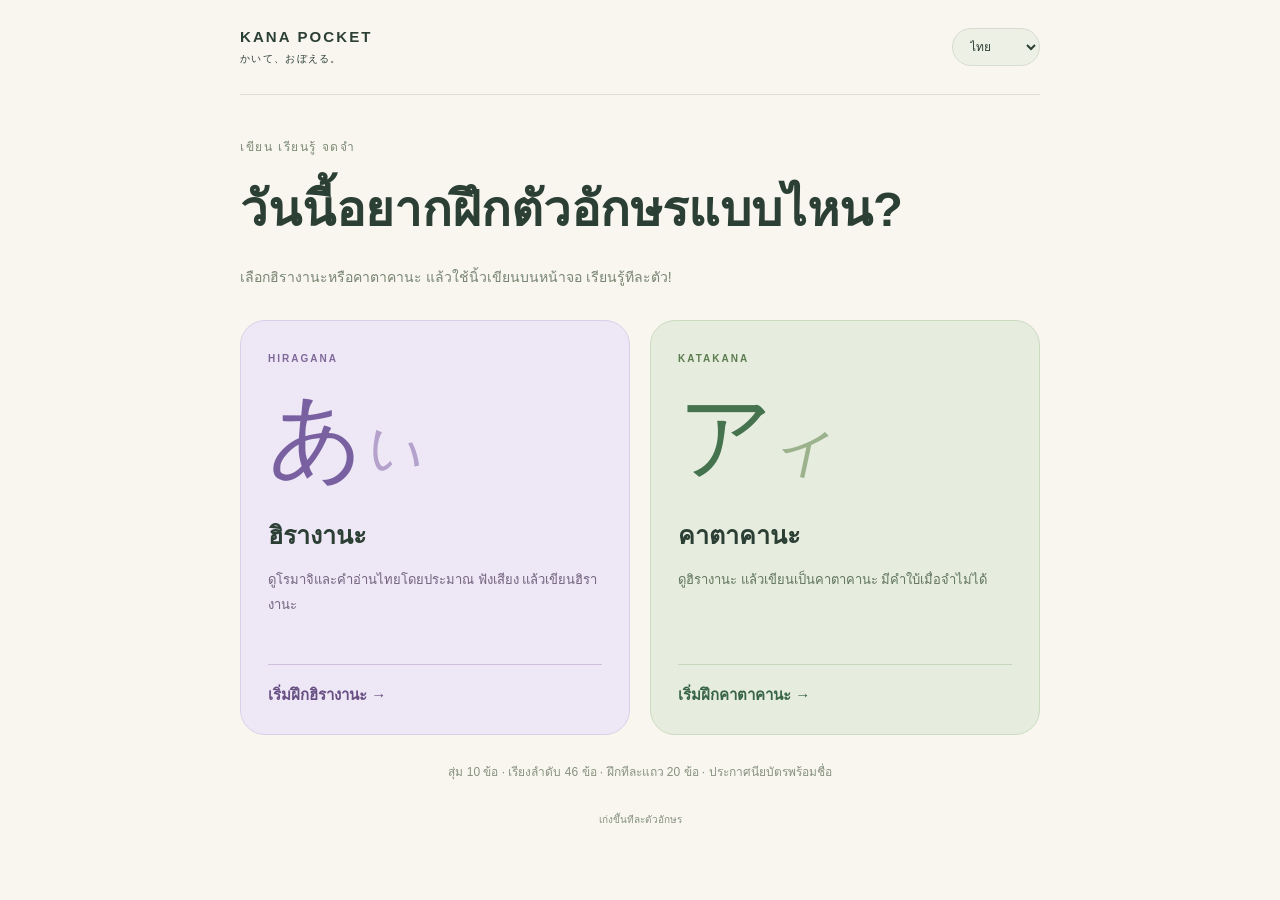
==== index.html @ 71304e26 "Add shared Kana Pocket entrance and Hiragana writing game with Japanese speech" ====
<!doctype html><html lang="th"><head><meta charset="utf-8"><meta name="viewport" content="width=device-width,initial-scale=1"><meta name="theme-color" content="#f8f6ef"><title>Kana Pocket</title><link rel="stylesheet" href="portal.css"></head><body><main><header><b>KANA POCKET<span>かいて、おぼえる。</span></b><select id="language" aria-label="Language / 言語 / ภาษา"><option value="th">ไทย</option><option value="ja">日本語</option><option value="en">English</option></select></header><div class="eyebrow" data-t="eyebrow"></div><h1 data-t="title"></h1><p class="intro" data-t="intro"></p><div class="choices"><a href="hiragana-pocket/" class="card hira"><span class="tag">HIRAGANA</span><div class="letters" aria-hidden="true">あ<span>い</span></div><h2 data-t="hira"></h2><p data-t="hiraDesc"></p><strong data-t="startHira"></strong></a><a href="katakana-pocket-github/" class="card kata"><span class="tag">KATAKANA</span><div class="letters" aria-hidden="true">ア<span>イ</span></div><h2 data-t="kata"></h2><p data-t="kataDesc"></p><strong data-t="startKata"></strong></a></div><p class="note" data-t="note"></p><footer data-t="footer"></footer></main><script src="portal.js"></script></body></html>
---- portal.css ----
*{box-sizing:border-box}body{margin:0;background:#f8f6ef;color:#2c3f35;font-family:-apple-system,BlinkMacSystemFont,"Hiragino Kaku Gothic ProN",sans-serif}main{max-width:850px;padding:0 25px;margin:auto}header{padding:28px 0;display:flex;justify-content:space-between;align-items:center;border-bottom:1px solid #dce0d4}header b{font-size:15px;letter-spacing:.14em}header span{display:block;font-size:10px;letter-spacing:.13em;font-weight:400;margin-top:7px}select{padding:10px 13px;border:1px solid #d7dccf;border-radius:24px;background:#edf0e4;color:#2c3f35;font:inherit;font-size:12px}.eyebrow{margin-top:42px;font-size:12px;letter-spacing:.13em;color:#7c8975}h1{font-size:clamp(32px,6vw,49px);line-height:1.5;margin:17px 0}.intro{font-size:14px;color:#788572;line-height:1.9;margin-bottom:30px}.choices{display:grid;grid-template-columns:1fr 1fr;gap:20px}.card{position:relative;text-decoration:none;color:inherit;border:1px solid #d9d0e8;border-radius:25px;padding:27px;background:#eee7f6;overflow:hidden;transition:transform .15s}.card:hover{transform:translateY(-4px)}.kata{background:#e6eddf;border-color:#cddbc0}.tag{font-size:10px;font-weight:700;letter-spacing:.2em;color:#7f6999}.kata .tag{color:#5d7c4f}.letters{font-size:94px;line-height:1.5;color:#7961a1;letter-spacing:-.1em}.letters span{font-size:57px;color:#b4a2cc;display:inline-block;transform:rotate(12deg);margin-left:12px}.kata .letters{color:#45734e}.kata .letters span{color:#9bb28c}h2{font-size:25px;margin:8px 0}.card p{font-size:13px;line-height:1.9;min-height:76px;color:#71637e}.kata p{color:#61745c}.card strong{display:block;border-top:1px solid #cfc0df;margin-top:20px;padding-top:18px;font-size:15px;color:#685084}.kata strong{border-color:#c7d6bc;color:#396547}.note,footer{font-size:12px;text-align:center;color:#87927f;line-height:1.9;margin:26px 0}footer{font-size:10px;padding-bottom:15px}a:focus-visible,select:focus-visible{outline:3px solid #e49f53;outline-offset:4px}@media(max-width:580px){.choices{grid-template-columns:1fr;gap:15px}.eyebrow{margin-top:28px}.card{padding:22px}.letters{position:absolute;right:26px;top:24px;font-size:69px}.letters span{font-size:39px}.card h2{margin-top:28px}.card p{max-width:75%;min-height:0;margin-bottom:22px}.card strong{font-size:14px}h1{font-size:32px}.intro{font-size:13px}}
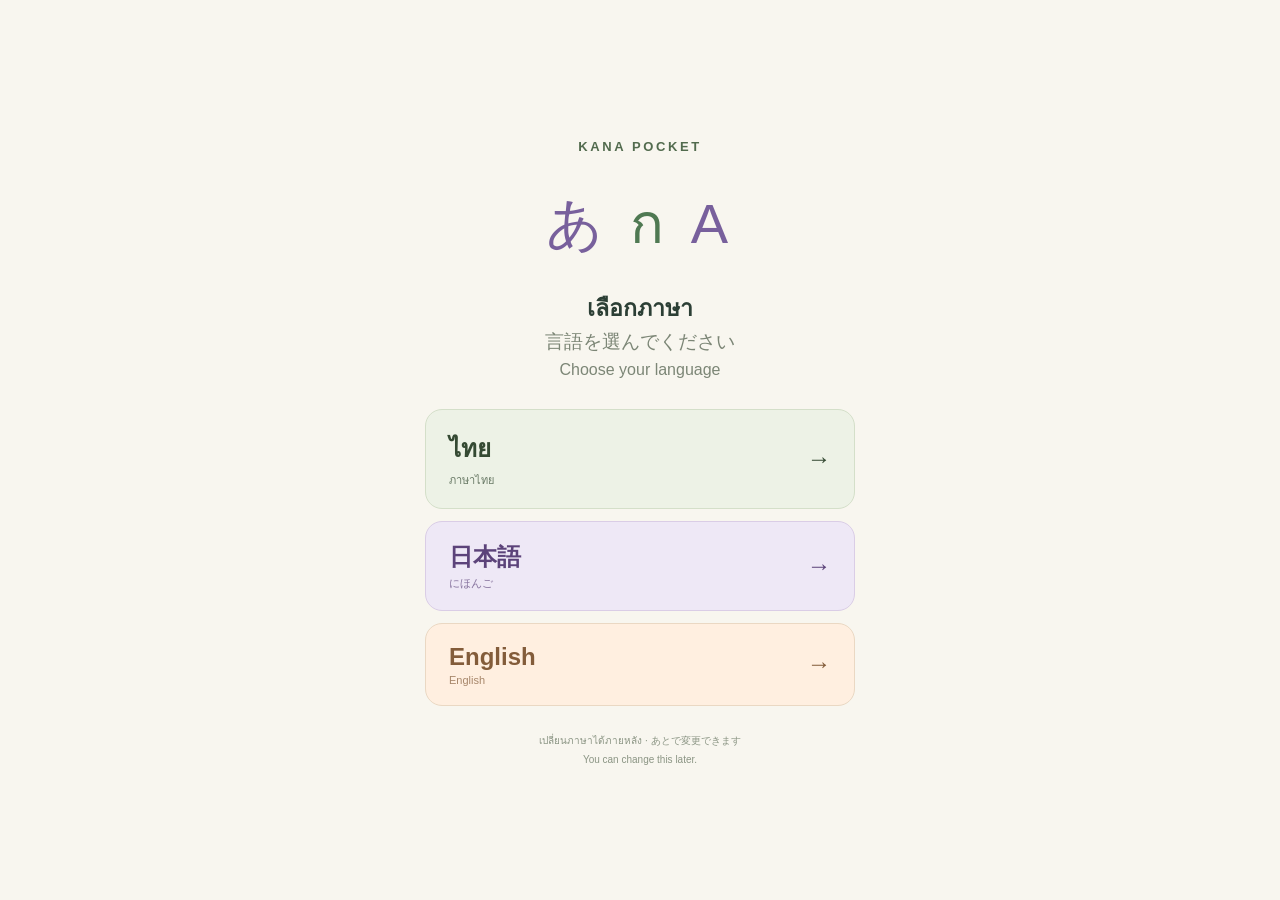
==== commit d263e833: "Show first-visit language selection and keep language switcher" ====
--- a/index.html
+++ b/index.html
@@ -1 +1 @@
-<!doctype html><html lang="th"><head><meta charset="utf-8"><meta name="viewport" content="width=device-width,initial-scale=1"><meta name="theme-color" content="#f8f6ef"><title>Kana Pocket</title><link rel="stylesheet" href="portal.css"></head><body><main><header><b>KANA POCKET<span>かいて、おぼえる。</span></b><select id="language" aria-label="Language / 言語 / ภาษา"><option value="th">ไทย</option><option value="ja">日本語</option><option value="en">English</option></select></header><div class="eyebrow" data-t="eyebrow"></div><h1 data-t="title"></h1><p class="intro" data-t="intro"></p><div class="choices"><a href="hiragana-pocket/" class="card hira"><span class="tag">HIRAGANA</span><div class="letters" aria-hidden="true">あ<span>い</span></div><h2 data-t="hira"></h2><p data-t="hiraDesc"></p><strong data-t="startHira"></strong></a><a href="katakana-pocket-github/" class="card kata"><span class="tag">KATAKANA</span><div class="letters" aria-hidden="true">ア<span>イ</span></div><h2 data-t="kata"></h2><p data-t="kataDesc"></p><strong data-t="startKata"></strong></a></div><p class="note" data-t="note"></p><footer data-t="footer"></footer></main><script src="portal.js"></script></body></html>
+<!doctype html><html lang="th"><head><meta charset="utf-8"><meta name="viewport" content="width=device-width,initial-scale=1"><meta name="theme-color" content="#f8f6ef"><title>Kana Pocket</title><link rel="stylesheet" href="portal.css?v=language1"></head><body><section id="language-welcome" aria-labelledby="welcome-title"><div class="welcome-brand">KANA POCKET</div><div class="welcome-art" aria-hidden="true">あ <span>ก</span> A</div><h1 id="welcome-title"><span lang="th">เลือกภาษา</span><span lang="ja">言語を選んでください</span><span lang="en">Choose your language</span></h1><div class="language-options"><button type="button" data-language="th" lang="th"><b>ไทย</b><span>ภาษาไทย</span><i aria-hidden="true">→</i></button><button type="button" data-language="ja" lang="ja"><b>日本語</b><span>にほんご</span><i aria-hidden="true">→</i></button><button type="button" data-language="en" lang="en"><b>English</b><span>English</span><i aria-hidden="true">→</i></button></div><p class="welcome-note"><span lang="th">เปลี่ยนภาษาได้ภายหลัง</span> · <span lang="ja">あとで変更できます</span><br><span lang="en">You can change this later.</span></p></section><main id="portal" hidden><header><b>KANA POCKET<span>かいて、おぼえる。</span></b><select id="language" aria-label="Language / 言語 / ภาษา"><option value="th">ไทย</option><option value="ja">日本語</option><option value="en">English</option></select></header><div class="eyebrow" data-t="eyebrow"></div><h1 id="portal-title" tabindex="-1" data-t="title"></h1><p class="intro" data-t="intro"></p><div class="choices"><a href="hiragana-pocket/" class="card hira"><span class="tag">HIRAGANA</span><div class="letters" aria-hidden="true">あ<span>い</span></div><h2 data-t="hira"></h2><p data-t="hiraDesc"></p><strong data-t="startHira"></strong></a><a href="katakana-pocket-github/" class="card kata"><span class="tag">KATAKANA</span><div class="letters" aria-hidden="true">ア<span>イ</span></div><h2 data-t="kata"></h2><p data-t="kataDesc"></p><strong data-t="startKata"></strong></a></div><p class="note" data-t="note"></p><footer data-t="footer"></footer></main><script src="portal.js?v=language1"></script></body></html>
--- a/portal.css
+++ b/portal.css
@@ -1 +1,3 @@
 *{box-sizing:border-box}body{margin:0;background:#f8f6ef;color:#2c3f35;font-family:-apple-system,BlinkMacSystemFont,"Hiragino Kaku Gothic ProN",sans-serif}main{max-width:850px;padding:0 25px;margin:auto}header{padding:28px 0;display:flex;justify-content:space-between;align-items:center;border-bottom:1px solid #dce0d4}header b{font-size:15px;letter-spacing:.14em}header span{display:block;font-size:10px;letter-spacing:.13em;font-weight:400;margin-top:7px}select{padding:10px 13px;border:1px solid #d7dccf;border-radius:24px;background:#edf0e4;color:#2c3f35;font:inherit;font-size:12px}.eyebrow{margin-top:42px;font-size:12px;letter-spacing:.13em;color:#7c8975}h1{font-size:clamp(32px,6vw,49px);line-height:1.5;margin:17px 0}.intro{font-size:14px;color:#788572;line-height:1.9;margin-bottom:30px}.choices{display:grid;grid-template-columns:1fr 1fr;gap:20px}.card{position:relative;text-decoration:none;color:inherit;border:1px solid #d9d0e8;border-radius:25px;padding:27px;background:#eee7f6;overflow:hidden;transition:transform .15s}.card:hover{transform:translateY(-4px)}.kata{background:#e6eddf;border-color:#cddbc0}.tag{font-size:10px;font-weight:700;letter-spacing:.2em;color:#7f6999}.kata .tag{color:#5d7c4f}.letters{font-size:94px;line-height:1.5;color:#7961a1;letter-spacing:-.1em}.letters span{font-size:57px;color:#b4a2cc;display:inline-block;transform:rotate(12deg);margin-left:12px}.kata .letters{color:#45734e}.kata .letters span{color:#9bb28c}h2{font-size:25px;margin:8px 0}.card p{font-size:13px;line-height:1.9;min-height:76px;color:#71637e}.kata p{color:#61745c}.card strong{display:block;border-top:1px solid #cfc0df;margin-top:20px;padding-top:18px;font-size:15px;color:#685084}.kata strong{border-color:#c7d6bc;color:#396547}.note,footer{font-size:12px;text-align:center;color:#87927f;line-height:1.9;margin:26px 0}footer{font-size:10px;padding-bottom:15px}a:focus-visible,select:focus-visible{outline:3px solid #e49f53;outline-offset:4px}@media(max-width:580px){.choices{grid-template-columns:1fr;gap:15px}.eyebrow{margin-top:28px}.card{padding:22px}.letters{position:absolute;right:26px;top:24px;font-size:69px}.letters span{font-size:39px}.card h2{margin-top:28px}.card p{max-width:75%;min-height:0;margin-bottom:22px}.card strong{font-size:14px}h1{font-size:32px}.intro{font-size:13px}}
+
+[hidden]{display:none!important}#language-welcome{max-width:480px;margin:auto;padding:38px 25px 30px;min-height:100svh;display:flex;flex-direction:column;justify-content:center}.welcome-brand{font-size:13px;font-weight:800;letter-spacing:.2em;color:#526b4e;text-align:center}.welcome-art{text-align:center;font-size:56px;letter-spacing:.1em;color:#78609c;margin:25px 0 12px}.welcome-art span{color:#4f7952}#welcome-title{text-align:center;font-size:23px;line-height:1.6;margin:10px 0 26px}#welcome-title span{display:block}#welcome-title span:nth-child(2){font-size:19px;font-weight:500;color:#7c8676}#welcome-title span:last-child{font-size:16px;font-weight:400;color:#7c8676}.language-options{display:grid;gap:12px}.language-options button{cursor:pointer;display:grid;grid-template-columns:1fr auto;align-items:center;gap:3px 15px;text-align:left;border:1px solid #d4dfc9;border-radius:17px;background:#edf2e6;padding:19px 23px;color:#354a33;font:inherit}.language-options button:nth-child(2){background:#eee8f6;border-color:#dacde6;color:#5c437a}.language-options button:nth-child(3){background:#ffefe0;border-color:#ead8c3;color:#835c3a}.language-options b{font-size:24px}.language-options span{font-size:11px;opacity:.7}.language-options i{grid-column:2;grid-row:1 / 3;font-size:24px;font-style:normal}.language-options button:hover{filter:brightness(.98);transform:translateY(-1px)}.language-options button:focus-visible{outline:3px solid #dd9b4d;outline-offset:3px}.welcome-note{text-align:center;font-size:10px;color:#8b9584;line-height:1.9;margin:25px 0 0}#portal-title:focus{outline:none}@media(max-height:720px){#language-welcome{padding-top:22px;padding-bottom:22px}.welcome-art{font-size:42px;margin:14px 0 6px}#welcome-title{margin-bottom:18px}.language-options button{padding:14px 20px}}
